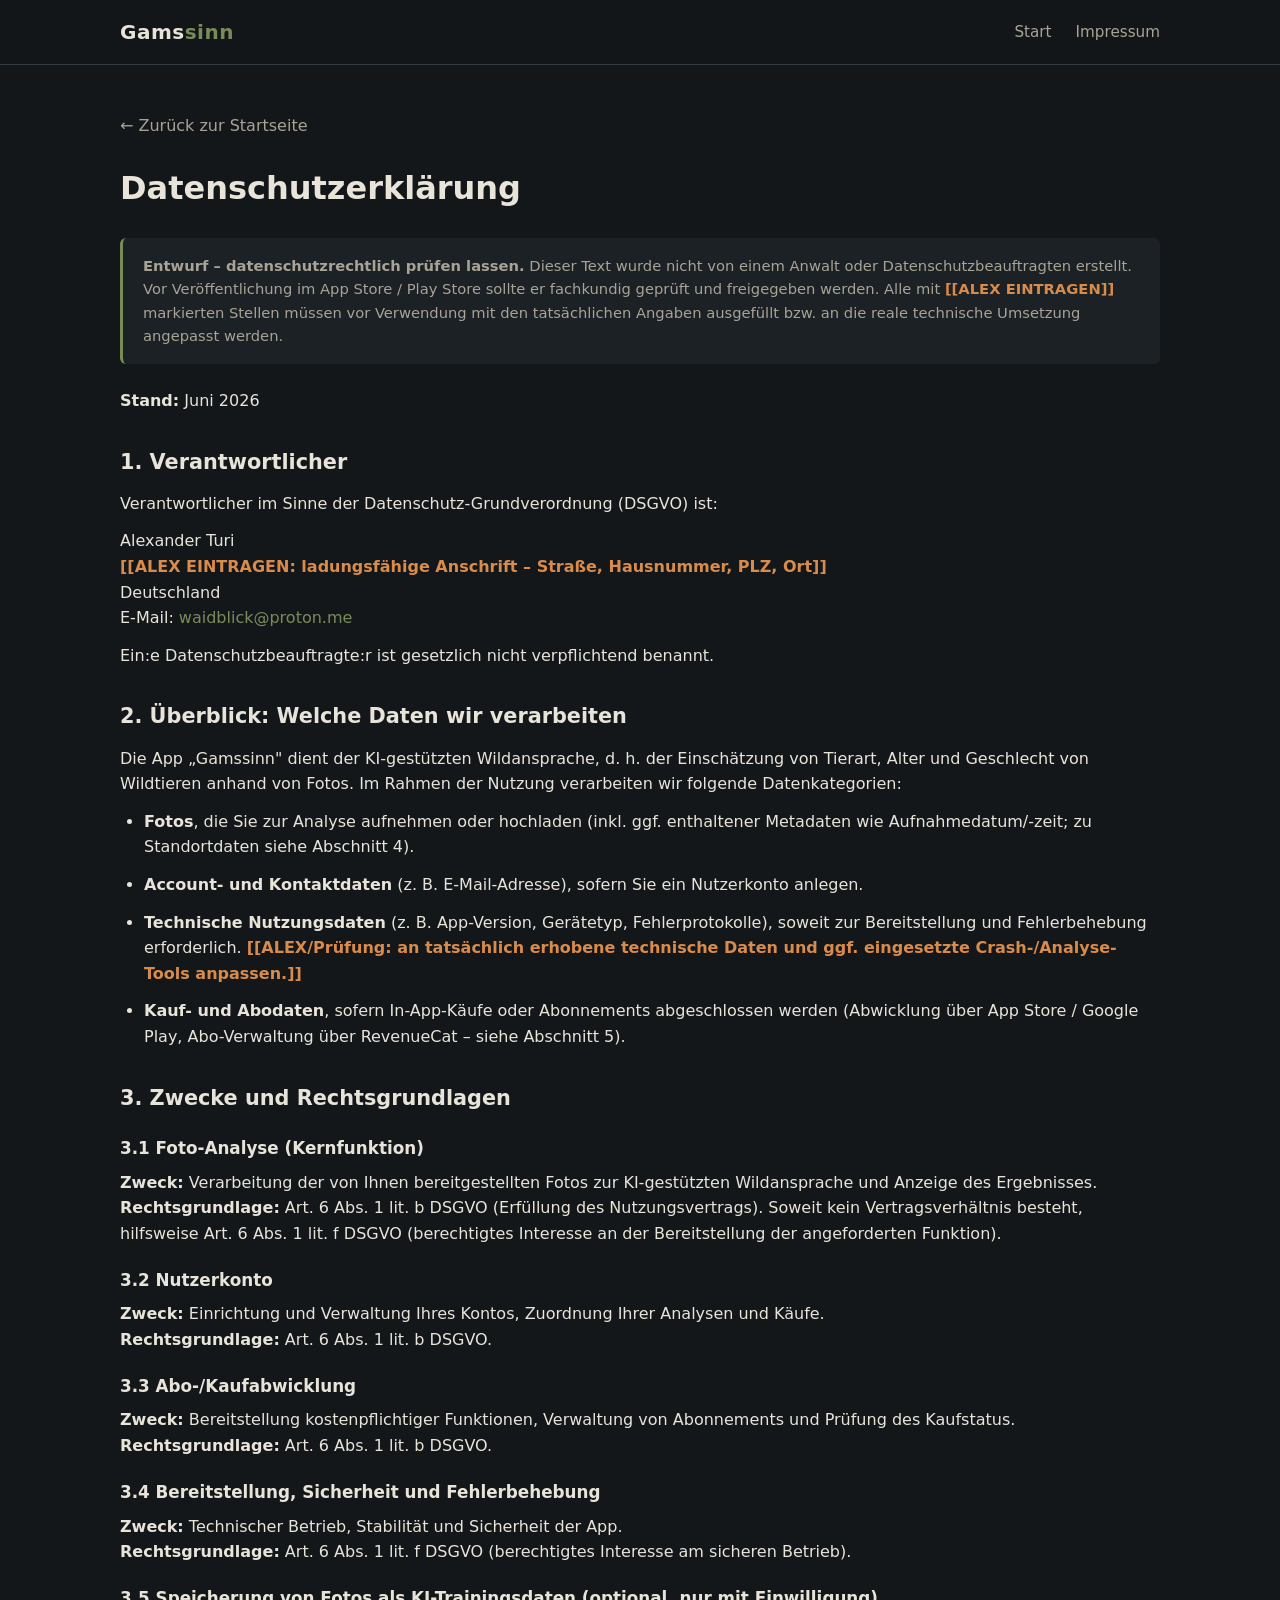
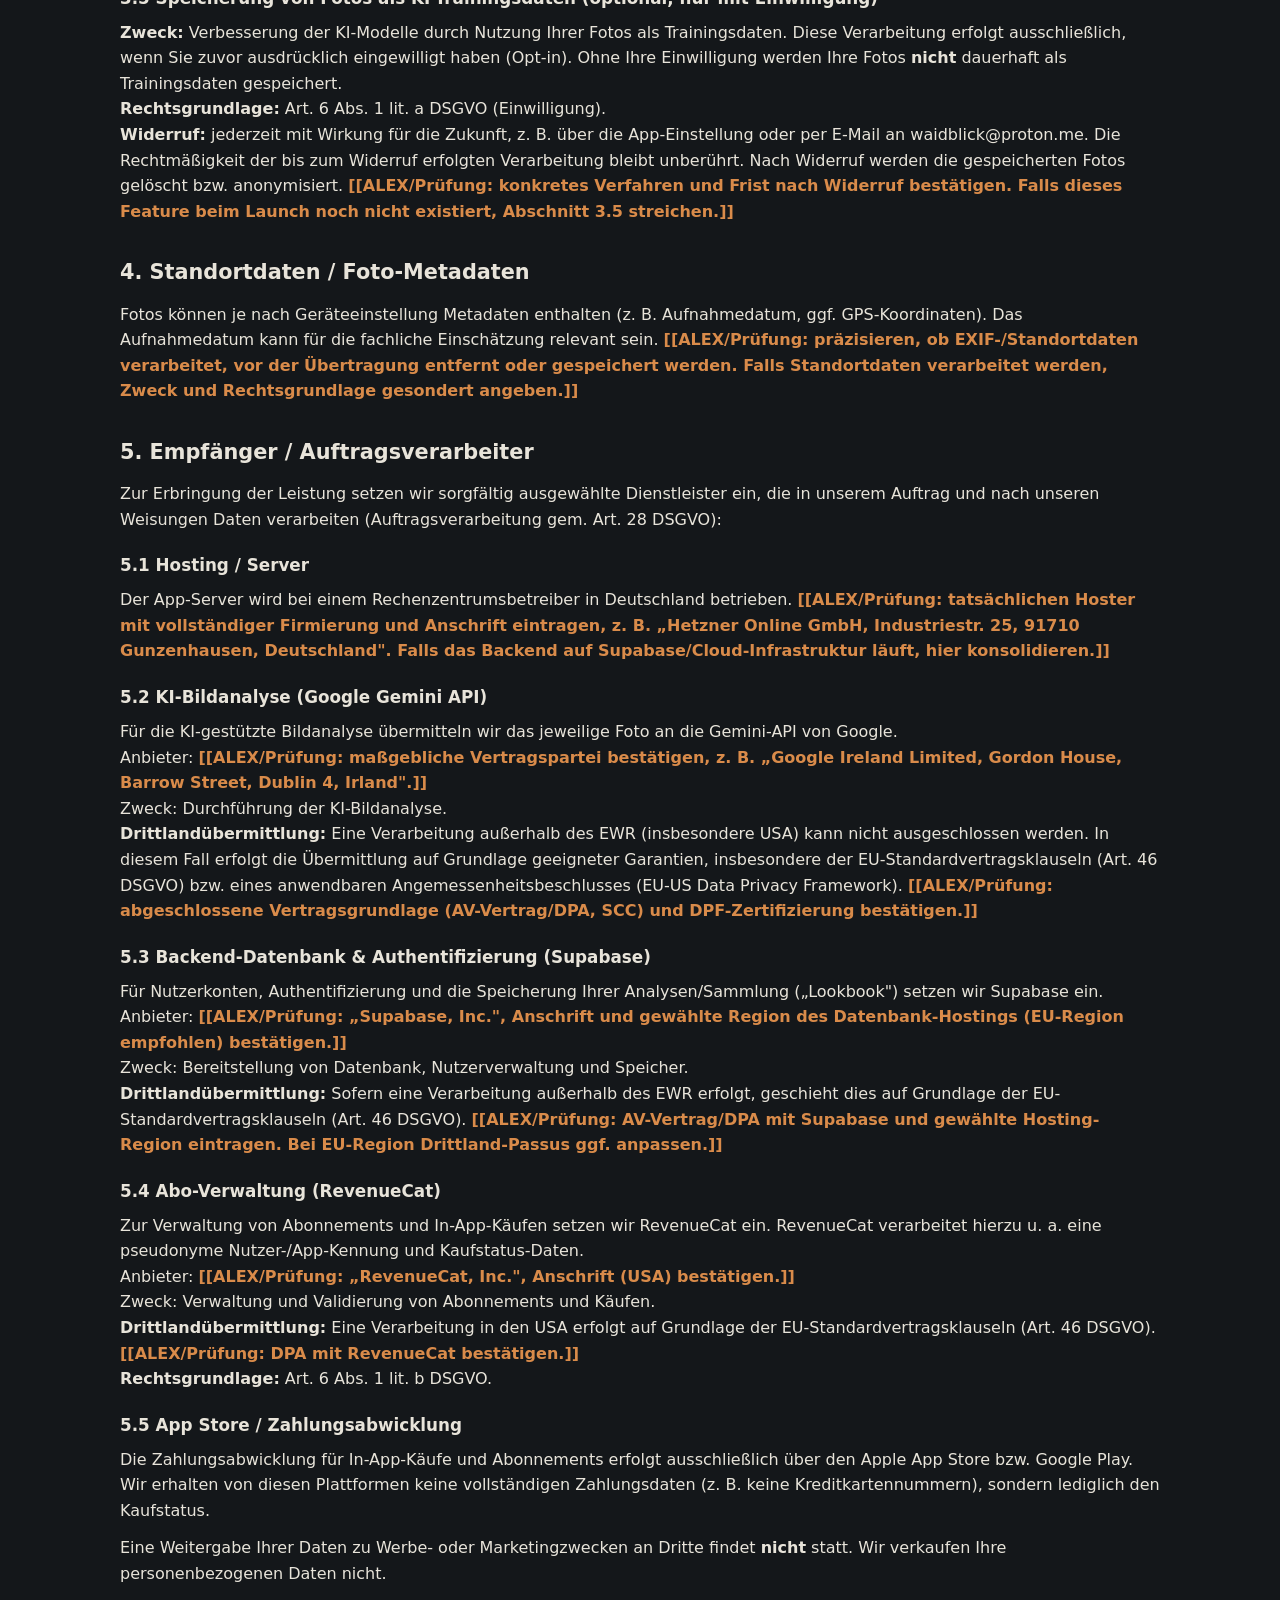
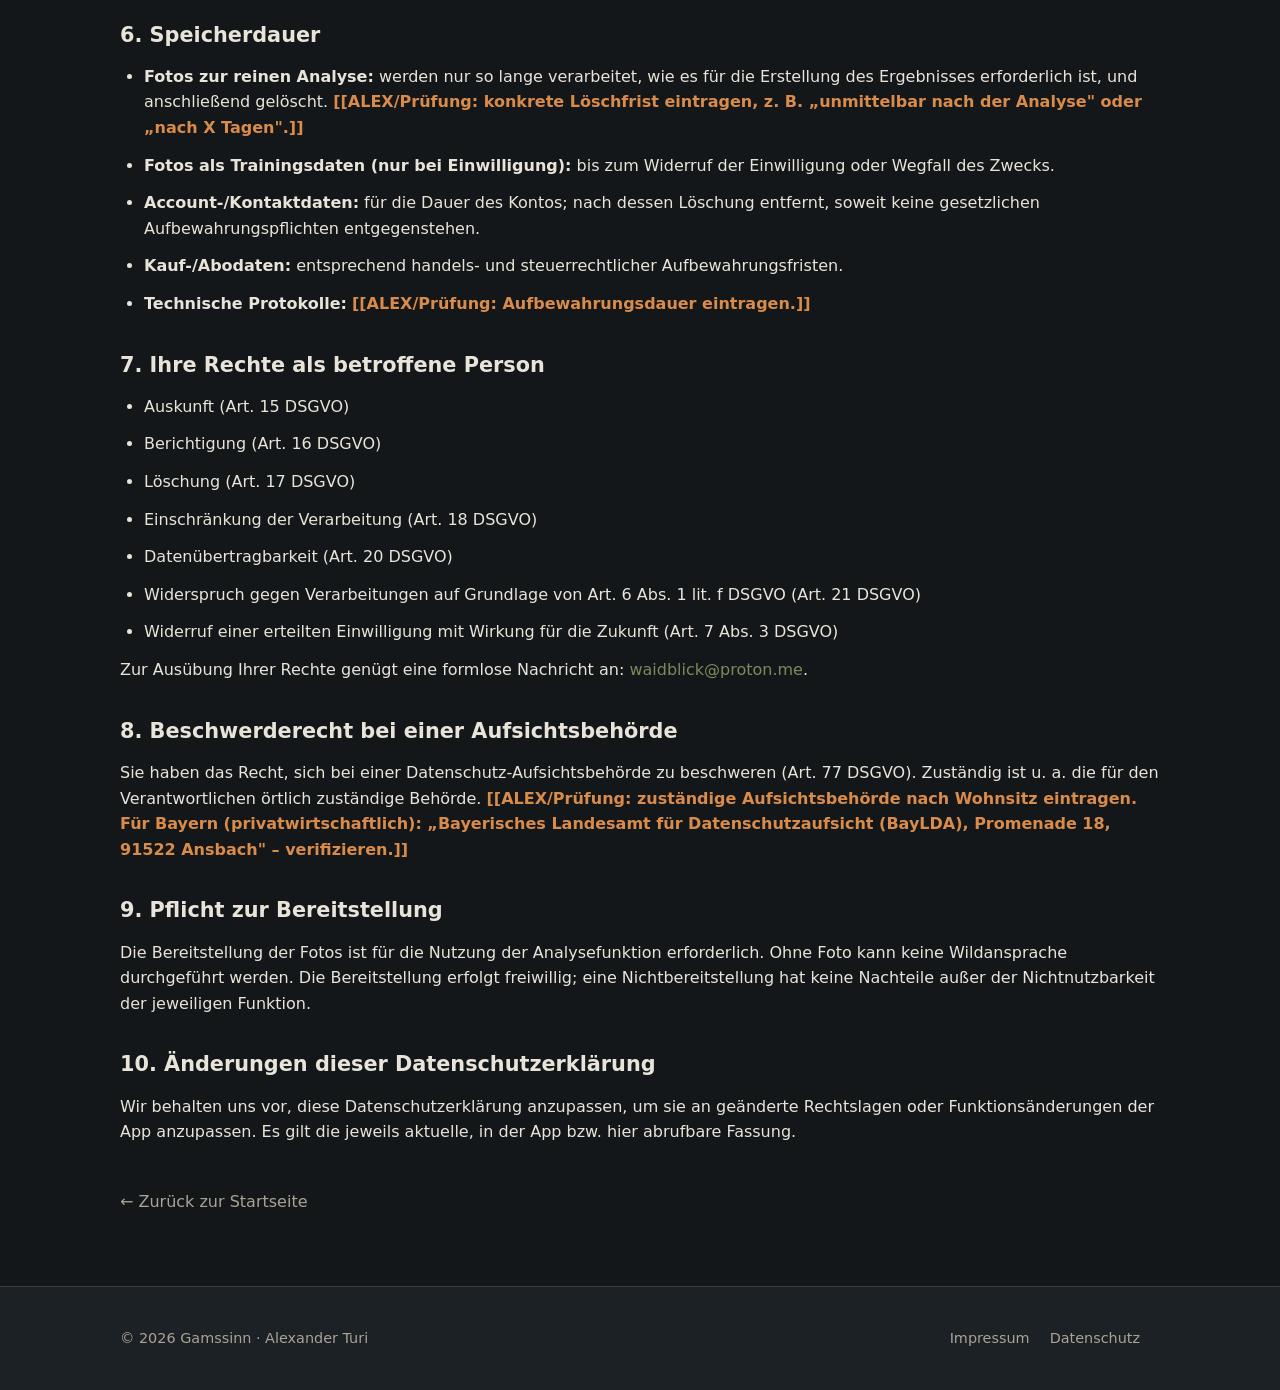
==== web-site/datenschutz.html @ 84f87dd1 "docs+store+web: Agenten-Artefakte bündeln - store/listing: Play+Apple Store-Texte - docs/revenuecat_" ====
<!DOCTYPE html>
<html lang="de">
<head>
  <meta charset="UTF-8">
  <meta name="viewport" content="width=device-width, initial-scale=1.0">
  <title>Datenschutzerklärung – Gamssinn</title>
  <meta name="robots" content="noindex">
  <link rel="stylesheet" href="style.css">
</head>
<body>
  <header class="site-header">
    <div class="wrap">
      <div class="brand">Gams<span>sinn</span></div>
      <nav class="nav"><a href="index.html">Start</a><a href="impressum.html">Impressum</a></nav>
    </div>
  </header>

  <main class="legal">
    <div class="wrap">
      <a class="back" href="index.html">&larr; Zurück zur Startseite</a>
      <h1>Datenschutzerklärung</h1>

      <div class="note">
        <strong>Entwurf – datenschutzrechtlich prüfen lassen.</strong> Dieser Text wurde nicht von einem Anwalt
        oder Datenschutzbeauftragten erstellt. Vor Veröffentlichung im App Store / Play Store sollte er fachkundig
        geprüft und freigegeben werden. Alle mit <span class="todo">[[ALEX EINTRAGEN]]</span> markierten Stellen müssen
        vor Verwendung mit den tatsächlichen Angaben ausgefüllt bzw. an die reale technische Umsetzung angepasst werden.
      </div>

      <p><strong>Stand:</strong> Juni 2026</p>

      <h2>1. Verantwortlicher</h2>
      <p>
        Verantwortlicher im Sinne der Datenschutz-Grundverordnung (DSGVO) ist:
      </p>
      <p>
        Alexander Turi<br>
        <span class="todo">[[ALEX EINTRAGEN: ladungsfähige Anschrift – Straße, Hausnummer, PLZ, Ort]]</span><br>
        Deutschland<br>
        E-Mail: <a href="mailto:waidblick@proton.me">waidblick@proton.me</a>
      </p>
      <p>
        Ein:e Datenschutzbeauftragte:r ist gesetzlich nicht verpflichtend benannt.
      </p>

      <h2>2. Überblick: Welche Daten wir verarbeiten</h2>
      <p>
        Die App „Gamssinn" dient der KI-gestützten Wildansprache, d. h. der Einschätzung von Tierart, Alter und
        Geschlecht von Wildtieren anhand von Fotos. Im Rahmen der Nutzung verarbeiten wir folgende Datenkategorien:
      </p>
      <ul>
        <li><strong>Fotos</strong>, die Sie zur Analyse aufnehmen oder hochladen (inkl. ggf. enthaltener Metadaten wie Aufnahmedatum/-zeit; zu Standortdaten siehe Abschnitt 4).</li>
        <li><strong>Account- und Kontaktdaten</strong> (z. B. E-Mail-Adresse), sofern Sie ein Nutzerkonto anlegen.</li>
        <li><strong>Technische Nutzungsdaten</strong> (z. B. App-Version, Gerätetyp, Fehlerprotokolle), soweit zur Bereitstellung und Fehlerbehebung erforderlich. <span class="todo">[[ALEX/Prüfung: an tatsächlich erhobene technische Daten und ggf. eingesetzte Crash-/Analyse-Tools anpassen.]]</span></li>
        <li><strong>Kauf- und Abodaten</strong>, sofern In-App-Käufe oder Abonnements abgeschlossen werden (Abwicklung über App Store / Google Play, Abo-Verwaltung über RevenueCat – siehe Abschnitt 5).</li>
      </ul>

      <h2>3. Zwecke und Rechtsgrundlagen</h2>
      <h3>3.1 Foto-Analyse (Kernfunktion)</h3>
      <p>
        <strong>Zweck:</strong> Verarbeitung der von Ihnen bereitgestellten Fotos zur KI-gestützten Wildansprache
        und Anzeige des Ergebnisses.<br>
        <strong>Rechtsgrundlage:</strong> Art. 6 Abs. 1 lit. b DSGVO (Erfüllung des Nutzungsvertrags). Soweit kein
        Vertragsverhältnis besteht, hilfsweise Art. 6 Abs. 1 lit. f DSGVO (berechtigtes Interesse an der
        Bereitstellung der angeforderten Funktion).
      </p>
      <h3>3.2 Nutzerkonto</h3>
      <p>
        <strong>Zweck:</strong> Einrichtung und Verwaltung Ihres Kontos, Zuordnung Ihrer Analysen und Käufe.<br>
        <strong>Rechtsgrundlage:</strong> Art. 6 Abs. 1 lit. b DSGVO.
      </p>
      <h3>3.3 Abo-/Kaufabwicklung</h3>
      <p>
        <strong>Zweck:</strong> Bereitstellung kostenpflichtiger Funktionen, Verwaltung von Abonnements und
        Prüfung des Kaufstatus.<br>
        <strong>Rechtsgrundlage:</strong> Art. 6 Abs. 1 lit. b DSGVO.
      </p>
      <h3>3.4 Bereitstellung, Sicherheit und Fehlerbehebung</h3>
      <p>
        <strong>Zweck:</strong> Technischer Betrieb, Stabilität und Sicherheit der App.<br>
        <strong>Rechtsgrundlage:</strong> Art. 6 Abs. 1 lit. f DSGVO (berechtigtes Interesse am sicheren Betrieb).
      </p>
      <h3>3.5 Speicherung von Fotos als KI-Trainingsdaten (optional, nur mit Einwilligung)</h3>
      <p>
        <strong>Zweck:</strong> Verbesserung der KI-Modelle durch Nutzung Ihrer Fotos als Trainingsdaten.
        Diese Verarbeitung erfolgt ausschließlich, wenn Sie zuvor ausdrücklich eingewilligt haben (Opt-in).
        Ohne Ihre Einwilligung werden Ihre Fotos <strong>nicht</strong> dauerhaft als Trainingsdaten gespeichert.<br>
        <strong>Rechtsgrundlage:</strong> Art. 6 Abs. 1 lit. a DSGVO (Einwilligung).<br>
        <strong>Widerruf:</strong> jederzeit mit Wirkung für die Zukunft, z. B. über die App-Einstellung oder per
        E-Mail an waidblick@proton.me. Die Rechtmäßigkeit der bis zum Widerruf erfolgten Verarbeitung bleibt
        unberührt. Nach Widerruf werden die gespeicherten Fotos gelöscht bzw. anonymisiert.
        <span class="todo">[[ALEX/Prüfung: konkretes Verfahren und Frist nach Widerruf bestätigen. Falls dieses Feature beim Launch noch nicht existiert, Abschnitt 3.5 streichen.]]</span>
      </p>

      <h2>4. Standortdaten / Foto-Metadaten</h2>
      <p>
        Fotos können je nach Geräteeinstellung Metadaten enthalten (z. B. Aufnahmedatum, ggf. GPS-Koordinaten).
        Das Aufnahmedatum kann für die fachliche Einschätzung relevant sein.
        <span class="todo">[[ALEX/Prüfung: präzisieren, ob EXIF-/Standortdaten verarbeitet, vor der Übertragung entfernt oder gespeichert werden. Falls Standortdaten verarbeitet werden, Zweck und Rechtsgrundlage gesondert angeben.]]</span>
      </p>

      <h2>5. Empfänger / Auftragsverarbeiter</h2>
      <p>
        Zur Erbringung der Leistung setzen wir sorgfältig ausgewählte Dienstleister ein, die in unserem Auftrag
        und nach unseren Weisungen Daten verarbeiten (Auftragsverarbeitung gem. Art. 28 DSGVO):
      </p>

      <h3>5.1 Hosting / Server</h3>
      <p>
        Der App-Server wird bei einem Rechenzentrumsbetreiber in Deutschland betrieben.
        <span class="todo">[[ALEX/Prüfung: tatsächlichen Hoster mit vollständiger Firmierung und Anschrift eintragen, z. B. „Hetzner Online GmbH, Industriestr. 25, 91710 Gunzenhausen, Deutschland". Falls das Backend auf Supabase/Cloud-Infrastruktur läuft, hier konsolidieren.]]</span>
      </p>

      <h3>5.2 KI-Bildanalyse (Google Gemini API)</h3>
      <p>
        Für die KI-gestützte Bildanalyse übermitteln wir das jeweilige Foto an die Gemini-API von Google.<br>
        Anbieter: <span class="todo">[[ALEX/Prüfung: maßgebliche Vertragspartei bestätigen, z. B. „Google Ireland Limited, Gordon House, Barrow Street, Dublin 4, Irland".]]</span><br>
        Zweck: Durchführung der KI-Bildanalyse.<br>
        <strong>Drittlandübermittlung:</strong> Eine Verarbeitung außerhalb des EWR (insbesondere USA) kann nicht
        ausgeschlossen werden. In diesem Fall erfolgt die Übermittlung auf Grundlage geeigneter Garantien,
        insbesondere der EU-Standardvertragsklauseln (Art. 46 DSGVO) bzw. eines anwendbaren
        Angemessenheitsbeschlusses (EU-US Data Privacy Framework).
        <span class="todo">[[ALEX/Prüfung: abgeschlossene Vertragsgrundlage (AV-Vertrag/DPA, SCC) und DPF-Zertifizierung bestätigen.]]</span>
      </p>

      <h3>5.3 Backend-Datenbank &amp; Authentifizierung (Supabase)</h3>
      <p>
        Für Nutzerkonten, Authentifizierung und die Speicherung Ihrer Analysen/Sammlung („Lookbook") setzen wir
        Supabase ein.<br>
        Anbieter: <span class="todo">[[ALEX/Prüfung: „Supabase, Inc.", Anschrift und gewählte Region des Datenbank-Hostings (EU-Region empfohlen) bestätigen.]]</span><br>
        Zweck: Bereitstellung von Datenbank, Nutzerverwaltung und Speicher.<br>
        <strong>Drittlandübermittlung:</strong> Sofern eine Verarbeitung außerhalb des EWR erfolgt, geschieht dies auf
        Grundlage der EU-Standardvertragsklauseln (Art. 46 DSGVO).
        <span class="todo">[[ALEX/Prüfung: AV-Vertrag/DPA mit Supabase und gewählte Hosting-Region eintragen. Bei EU-Region Drittland-Passus ggf. anpassen.]]</span>
      </p>

      <h3>5.4 Abo-Verwaltung (RevenueCat)</h3>
      <p>
        Zur Verwaltung von Abonnements und In-App-Käufen setzen wir RevenueCat ein. RevenueCat verarbeitet hierzu
        u. a. eine pseudonyme Nutzer-/App-Kennung und Kaufstatus-Daten.<br>
        Anbieter: <span class="todo">[[ALEX/Prüfung: „RevenueCat, Inc.", Anschrift (USA) bestätigen.]]</span><br>
        Zweck: Verwaltung und Validierung von Abonnements und Käufen.<br>
        <strong>Drittlandübermittlung:</strong> Eine Verarbeitung in den USA erfolgt auf Grundlage der
        EU-Standardvertragsklauseln (Art. 46 DSGVO).
        <span class="todo">[[ALEX/Prüfung: DPA mit RevenueCat bestätigen.]]</span><br>
        <strong>Rechtsgrundlage:</strong> Art. 6 Abs. 1 lit. b DSGVO.
      </p>

      <h3>5.5 App Store / Zahlungsabwicklung</h3>
      <p>
        Die Zahlungsabwicklung für In-App-Käufe und Abonnements erfolgt ausschließlich über den Apple App Store
        bzw. Google Play. Wir erhalten von diesen Plattformen keine vollständigen Zahlungsdaten (z. B. keine
        Kreditkartennummern), sondern lediglich den Kaufstatus.
      </p>

      <p>
        Eine Weitergabe Ihrer Daten zu Werbe- oder Marketingzwecken an Dritte findet <strong>nicht</strong> statt.
        Wir verkaufen Ihre personenbezogenen Daten nicht.
      </p>

      <h2>6. Speicherdauer</h2>
      <ul>
        <li><strong>Fotos zur reinen Analyse:</strong> werden nur so lange verarbeitet, wie es für die Erstellung des Ergebnisses erforderlich ist, und anschließend gelöscht. <span class="todo">[[ALEX/Prüfung: konkrete Löschfrist eintragen, z. B. „unmittelbar nach der Analyse" oder „nach X Tagen".]]</span></li>
        <li><strong>Fotos als Trainingsdaten (nur bei Einwilligung):</strong> bis zum Widerruf der Einwilligung oder Wegfall des Zwecks.</li>
        <li><strong>Account-/Kontaktdaten:</strong> für die Dauer des Kontos; nach dessen Löschung entfernt, soweit keine gesetzlichen Aufbewahrungspflichten entgegenstehen.</li>
        <li><strong>Kauf-/Abodaten:</strong> entsprechend handels- und steuerrechtlicher Aufbewahrungsfristen.</li>
        <li><strong>Technische Protokolle:</strong> <span class="todo">[[ALEX/Prüfung: Aufbewahrungsdauer eintragen.]]</span></li>
      </ul>

      <h2>7. Ihre Rechte als betroffene Person</h2>
      <ul>
        <li>Auskunft (Art. 15 DSGVO)</li>
        <li>Berichtigung (Art. 16 DSGVO)</li>
        <li>Löschung (Art. 17 DSGVO)</li>
        <li>Einschränkung der Verarbeitung (Art. 18 DSGVO)</li>
        <li>Datenübertragbarkeit (Art. 20 DSGVO)</li>
        <li>Widerspruch gegen Verarbeitungen auf Grundlage von Art. 6 Abs. 1 lit. f DSGVO (Art. 21 DSGVO)</li>
        <li>Widerruf einer erteilten Einwilligung mit Wirkung für die Zukunft (Art. 7 Abs. 3 DSGVO)</li>
      </ul>
      <p>Zur Ausübung Ihrer Rechte genügt eine formlose Nachricht an: <a href="mailto:waidblick@proton.me">waidblick@proton.me</a>.</p>

      <h2>8. Beschwerderecht bei einer Aufsichtsbehörde</h2>
      <p>
        Sie haben das Recht, sich bei einer Datenschutz-Aufsichtsbehörde zu beschweren (Art. 77 DSGVO). Zuständig
        ist u. a. die für den Verantwortlichen örtlich zuständige Behörde.
        <span class="todo">[[ALEX/Prüfung: zuständige Aufsichtsbehörde nach Wohnsitz eintragen. Für Bayern (privatwirtschaftlich): „Bayerisches Landesamt für Datenschutzaufsicht (BayLDA), Promenade 18, 91522 Ansbach" – verifizieren.]]</span>
      </p>

      <h2>9. Pflicht zur Bereitstellung</h2>
      <p>
        Die Bereitstellung der Fotos ist für die Nutzung der Analysefunktion erforderlich. Ohne Foto kann keine
        Wildansprache durchgeführt werden. Die Bereitstellung erfolgt freiwillig; eine Nichtbereitstellung hat
        keine Nachteile außer der Nichtnutzbarkeit der jeweiligen Funktion.
      </p>

      <h2>10. Änderungen dieser Datenschutzerklärung</h2>
      <p>
        Wir behalten uns vor, diese Datenschutzerklärung anzupassen, um sie an geänderte Rechtslagen oder
        Funktionsänderungen der App anzupassen. Es gilt die jeweils aktuelle, in der App bzw. hier abrufbare Fassung.
      </p>

      <a class="back" href="index.html" style="margin-top:2rem">&larr; Zurück zur Startseite</a>
    </div>
  </main>

  <footer class="site-footer">
    <div class="wrap">
      <div>&copy; 2026 Gamssinn · Alexander Turi</div>
      <div><a href="impressum.html">Impressum</a><a href="datenschutz.html">Datenschutz</a></div>
    </div>
  </footer>
</body>
</html>
---- web-site/style.css ----
/* Gamssinn — Landingpage Styles
   Sachlich-jagdliche Tonalität: gedeckte Naturtöne, klare Typografie. */

:root {
  --bg: #14171a;
  --bg-soft: #1c2126;
  --card: #222a30;
  --fg: #e8e4da;
  --fg-muted: #a9a396;
  --accent: #7a8b5a;      /* Loden-/Moosgrün */
  --accent-soft: #4f5a3a;
  --line: #333b42;
  --max: 1080px;
  --radius: 14px;
  font-size: 16px;
}

* { box-sizing: border-box; margin: 0; padding: 0; }

html { scroll-behavior: smooth; }

body {
  font-family: "Segoe UI", system-ui, -apple-system, Roboto, Helvetica, Arial, sans-serif;
  background: var(--bg);
  color: var(--fg);
  line-height: 1.6;
  -webkit-font-smoothing: antialiased;
}

a { color: var(--accent); text-decoration: none; }
a:hover { text-decoration: underline; }

.wrap { max-width: var(--max); margin: 0 auto; padding: 0 1.25rem; }

/* ---------- Header ---------- */
.site-header {
  position: sticky; top: 0; z-index: 10;
  background: rgba(20, 23, 26, 0.92);
  backdrop-filter: blur(8px);
  border-bottom: 1px solid var(--line);
}
.site-header .wrap {
  display: flex; align-items: center; justify-content: space-between;
  height: 64px;
}
.brand { font-weight: 700; font-size: 1.25rem; letter-spacing: 0.5px; color: var(--fg); }
.brand span { color: var(--accent); }
.nav a { color: var(--fg-muted); margin-left: 1.5rem; font-size: 0.95rem; }
.nav a:hover { color: var(--fg); text-decoration: none; }

/* ---------- Hero ---------- */
.hero {
  padding: 5rem 0 4rem;
  background:
    radial-gradient(circle at 70% 20%, rgba(122,139,90,0.18), transparent 55%),
    var(--bg);
  text-align: center;
}
.hero h1 { font-size: clamp(2rem, 5vw, 3.2rem); line-height: 1.15; margin-bottom: 1rem; }
.hero .lead { font-size: clamp(1.05rem, 2.5vw, 1.4rem); color: var(--fg-muted); max-width: 640px; margin: 0 auto 2rem; }
.hero .disclaimer { font-size: 0.9rem; color: var(--fg-muted); margin-top: 1.5rem; font-style: italic; }

/* ---------- Buttons / Badges ---------- */
.cta-row { display: flex; gap: 1rem; justify-content: center; flex-wrap: wrap; }
.badge {
  display: inline-flex; align-items: center; gap: 0.6rem;
  background: var(--card); border: 1px solid var(--line);
  color: var(--fg); padding: 0.7rem 1.2rem; border-radius: 10px;
  font-size: 0.95rem; min-width: 200px; justify-content: center;
}
.badge:hover { border-color: var(--accent); text-decoration: none; }
.badge small { display: block; color: var(--fg-muted); font-size: 0.72rem; line-height: 1; }
.badge strong { font-size: 1.05rem; line-height: 1.2; }
.badge.disabled { opacity: 0.55; cursor: default; }

/* ---------- Sections ---------- */
section { padding: 4rem 0; border-top: 1px solid var(--line); }
section h2 { font-size: clamp(1.5rem, 3vw, 2rem); margin-bottom: 1rem; }
section .intro { color: var(--fg-muted); max-width: 680px; margin-bottom: 2.5rem; }

/* ---------- Features ---------- */
.grid {
  display: grid; gap: 1.25rem;
  grid-template-columns: repeat(auto-fit, minmax(260px, 1fr));
}
.feature {
  background: var(--card); border: 1px solid var(--line);
  border-radius: var(--radius); padding: 1.5rem;
}
.feature h3 { font-size: 1.1rem; margin-bottom: 0.5rem; color: var(--fg); }
.feature p { color: var(--fg-muted); font-size: 0.95rem; }
.feature .ico { font-size: 1.6rem; margin-bottom: 0.75rem; display: block; }

/* ---------- Screenshots ---------- */
.shots { display: grid; gap: 1.25rem; grid-template-columns: repeat(auto-fit, minmax(180px, 1fr)); }
.shot {
  aspect-ratio: 9/19; background: var(--bg-soft);
  border: 1px dashed var(--accent-soft); border-radius: 20px;
  display: flex; align-items: center; justify-content: center;
  color: var(--fg-muted); font-size: 0.85rem; text-align: center; padding: 1rem;
}

/* ---------- Steps ---------- */
.steps { counter-reset: step; display: grid; gap: 1.5rem; grid-template-columns: repeat(auto-fit, minmax(220px, 1fr)); }
.step { position: relative; padding-left: 3rem; }
.step::before {
  counter-increment: step; content: counter(step);
  position: absolute; left: 0; top: 0;
  width: 2.2rem; height: 2.2rem; border-radius: 50%;
  background: var(--accent-soft); color: var(--fg);
  display: flex; align-items: center; justify-content: center; font-weight: 700;
}
.step h3 { font-size: 1.05rem; margin-bottom: 0.3rem; }
.step p { color: var(--fg-muted); font-size: 0.92rem; }

/* ---------- Contact ---------- */
.contact-box {
  background: var(--card); border: 1px solid var(--line);
  border-radius: var(--radius); padding: 2rem; max-width: 520px;
}
.contact-box a { font-weight: 600; }

/* ---------- Footer ---------- */
.site-footer {
  border-top: 1px solid var(--line); background: var(--bg-soft);
  padding: 2.5rem 0; color: var(--fg-muted); font-size: 0.9rem;
}
.site-footer .wrap { display: flex; flex-wrap: wrap; gap: 1rem 2rem; justify-content: space-between; align-items: center; }
.site-footer a { color: var(--fg-muted); margin-right: 1.25rem; }
.site-footer a:hover { color: var(--fg); }

/* ---------- Legal pages ---------- */
.legal { padding: 3rem 0; }
.legal h1 { font-size: 2rem; margin-bottom: 1.5rem; }
.legal h2 { font-size: 1.3rem; margin: 2rem 0 0.75rem; border: none; padding: 0; }
.legal h3 { font-size: 1.05rem; margin: 1.25rem 0 0.5rem; }
.legal p, .legal li { color: var(--fg); margin-bottom: 0.75rem; }
.legal ul { padding-left: 1.5rem; }
.legal .note {
  background: var(--bg-soft); border-left: 3px solid var(--accent);
  padding: 1rem 1.25rem; border-radius: 6px; margin: 1.5rem 0;
  color: var(--fg-muted); font-size: 0.92rem;
}
.legal .todo { color: #d98b4a; font-weight: 600; }
.back { display: inline-block; margin-bottom: 1.5rem; color: var(--fg-muted); }

@media (max-width: 600px) {
  .nav a { margin-left: 1rem; font-size: 0.85rem; }
  .hero { padding: 3rem 0; }
}
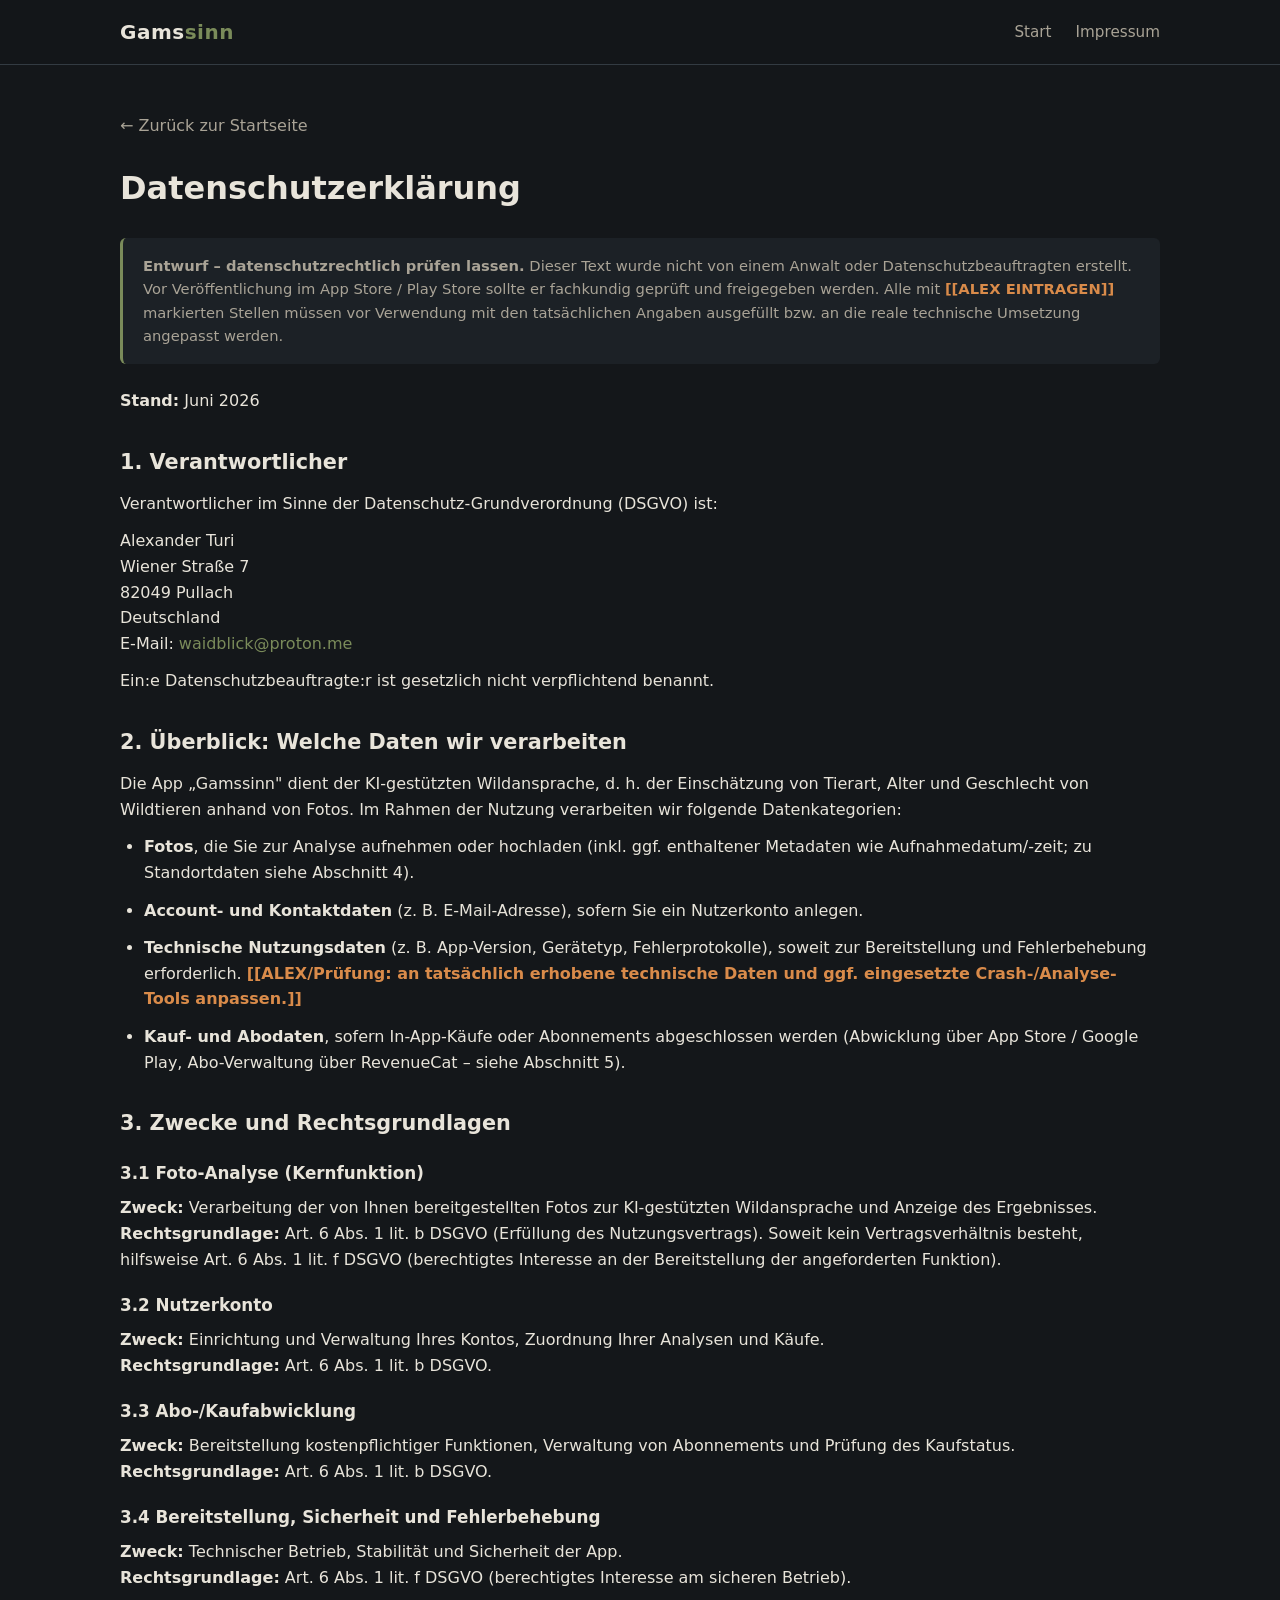
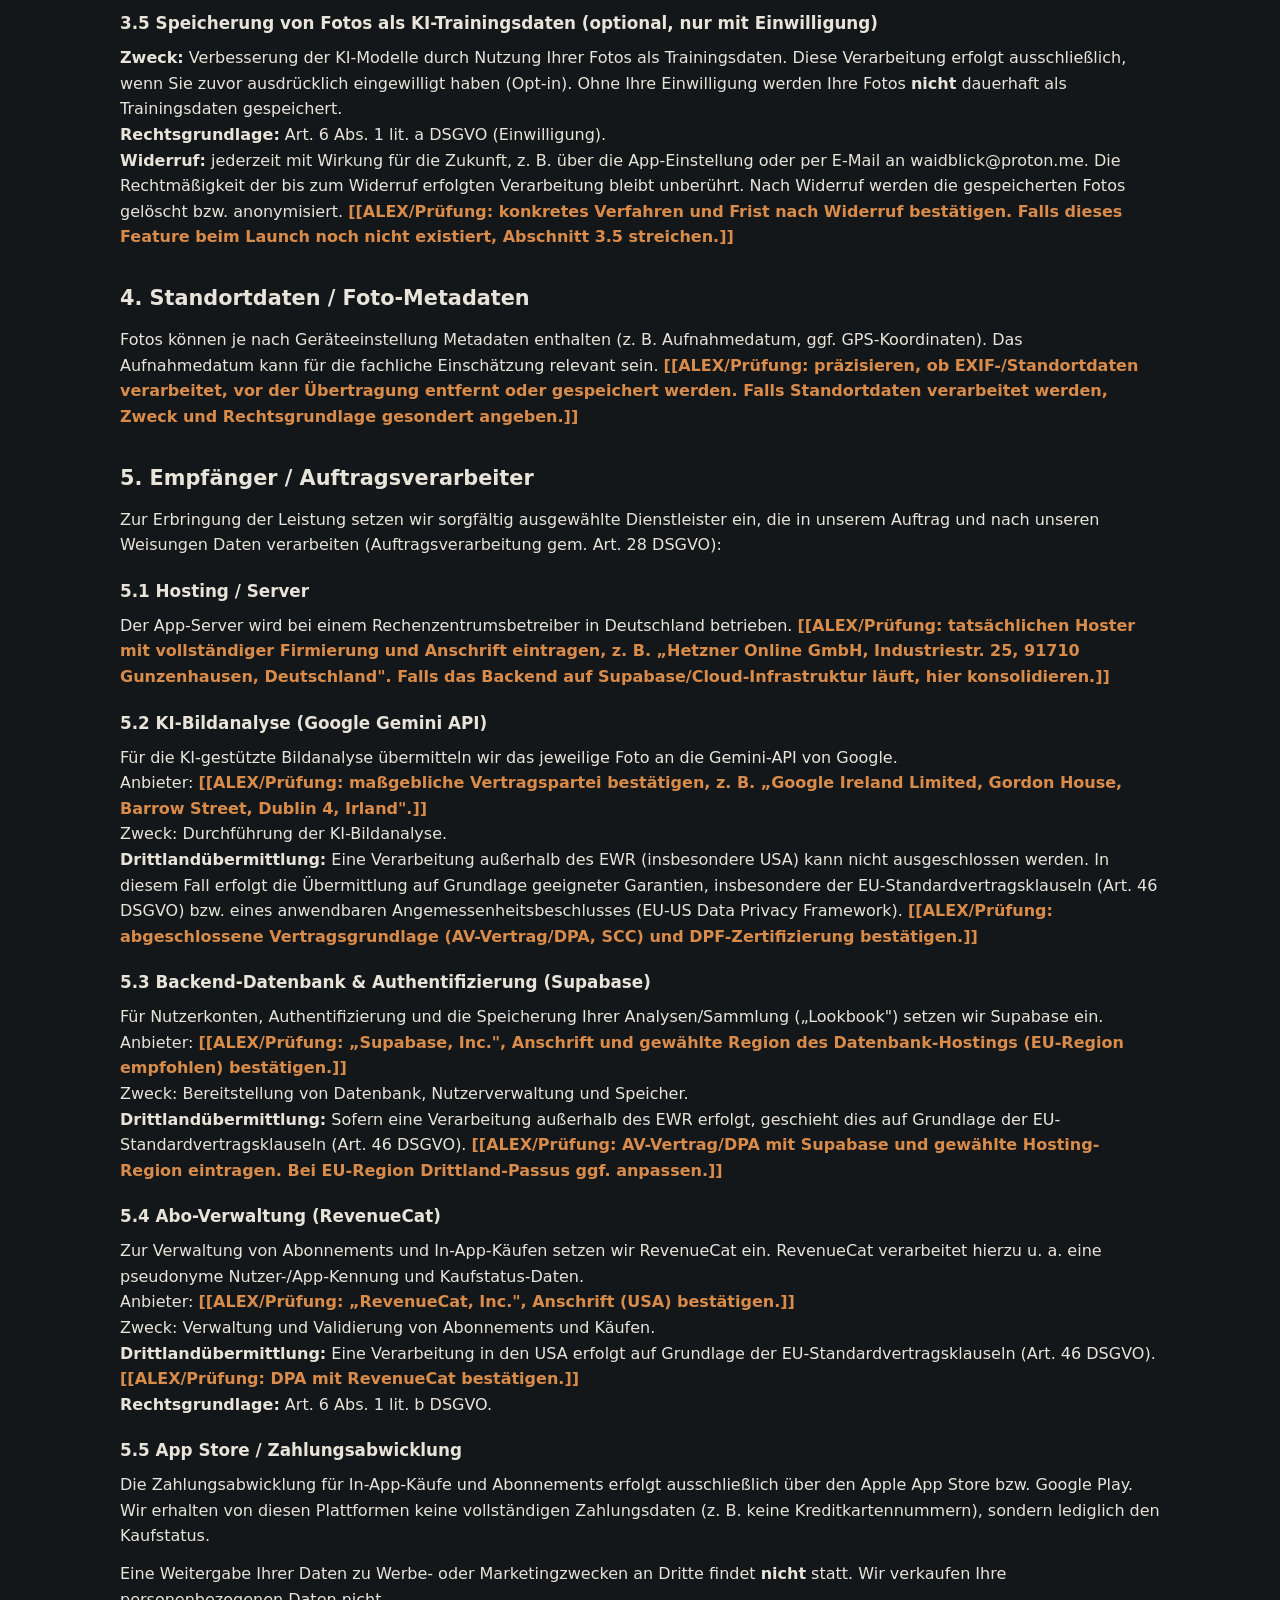
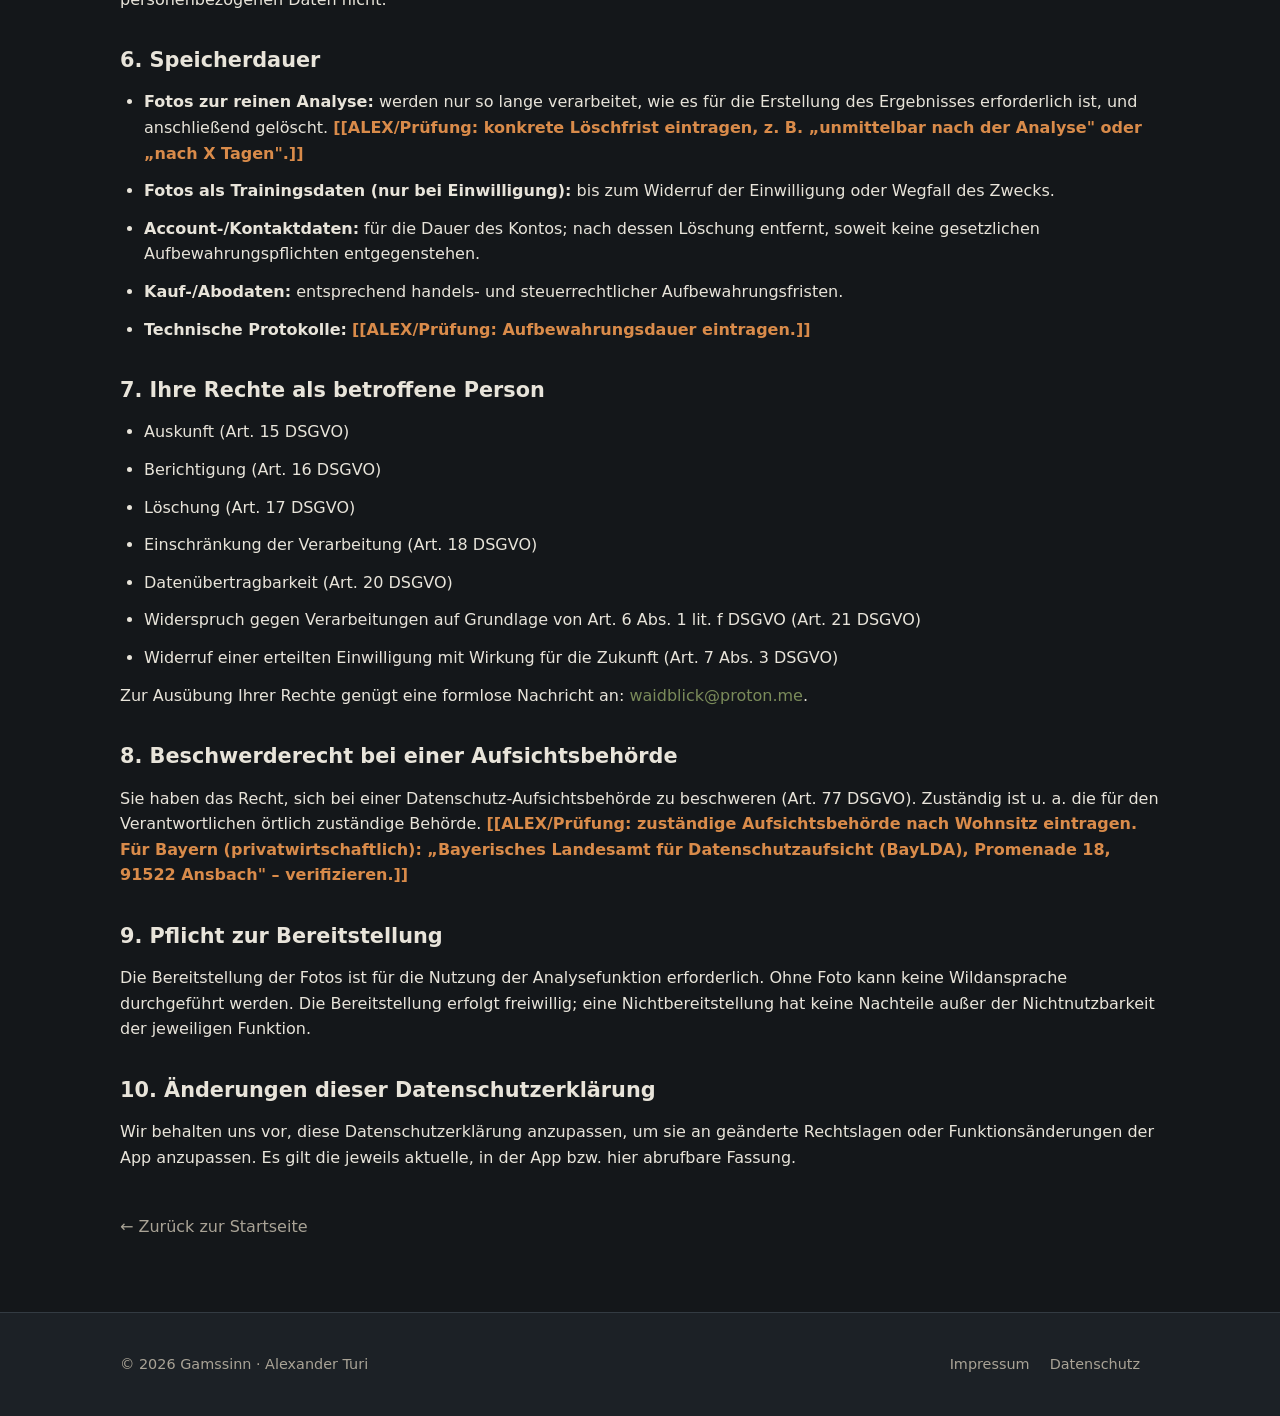
==== commit 3f1350e2: "Launch-Prep: Impressum auf Privatperson, Anschrift in Legal-Entwuerfe, Datenschutz-Link auf gamssinn" ====
--- a/web-site/datenschutz.html
+++ b/web-site/datenschutz.html
@@ -35,7 +35,8 @@
       </p>
       <p>
         Alexander Turi<br>
-        <span class="todo">[[ALEX EINTRAGEN: ladungsfähige Anschrift – Straße, Hausnummer, PLZ, Ort]]</span><br>
+        Wiener Straße 7<br>
+        82049 Pullach<br>
         Deutschland<br>
         E-Mail: <a href="mailto:waidblick@proton.me">waidblick@proton.me</a>
       </p>
